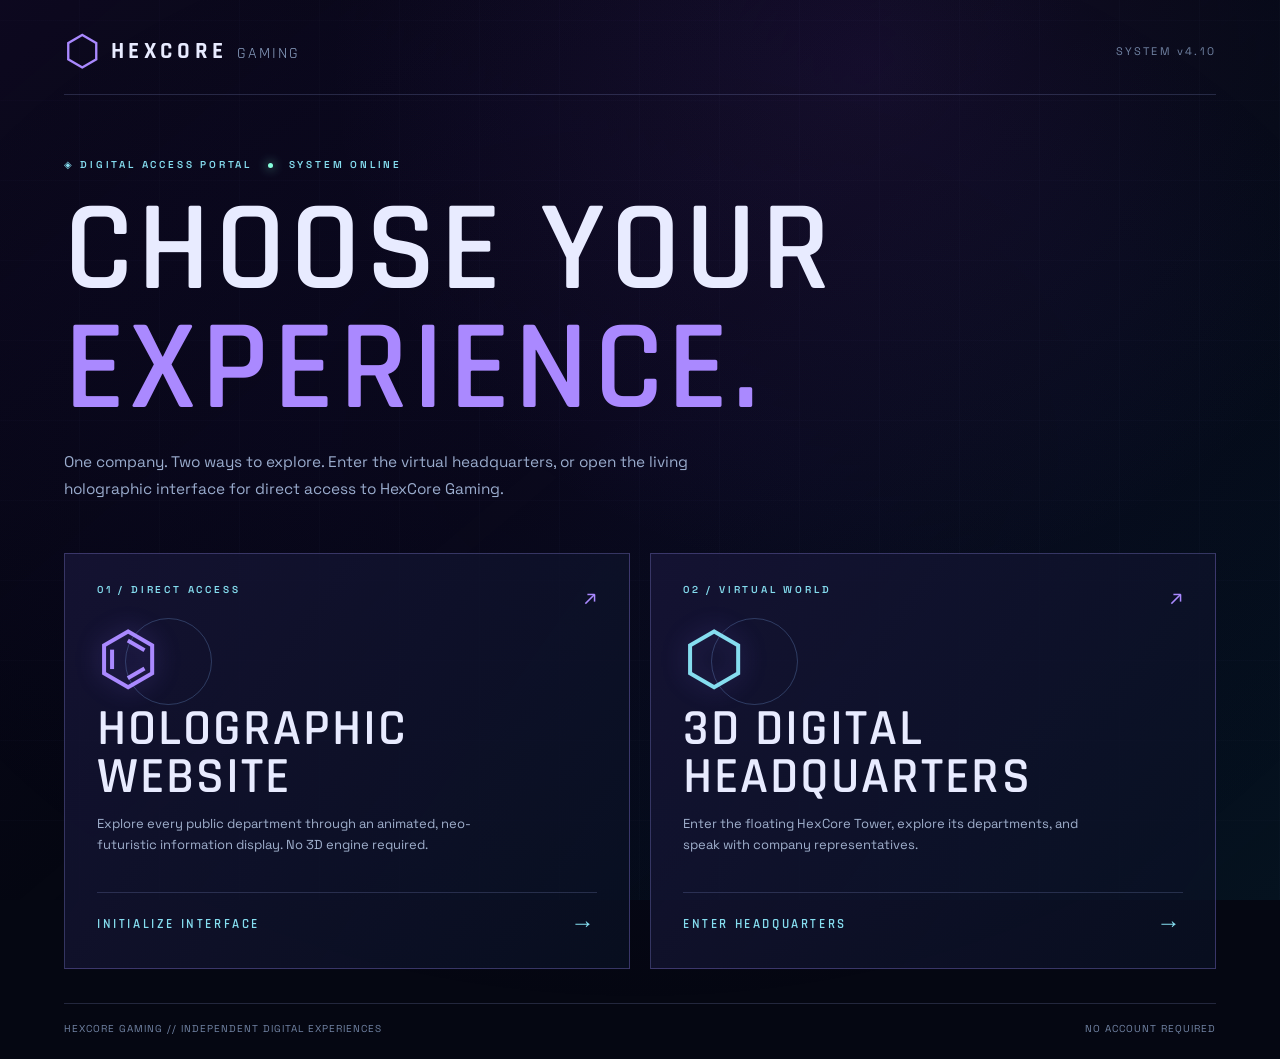
==== index.html @ 44c9d506 "4.10" ====
<!doctype html><html lang="en"><head><meta charset="utf-8"><meta name="viewport" content="width=device-width,initial-scale=1"><meta name="theme-color" content="#080b16"><meta name="description" content="Explore HexCore Gaming through our holographic website or interactive digital headquarters."><title>HexCore Gaming | Choose Your Experience | V4.10</title><link rel="stylesheet" href="./src/portal.css?v=4.10"></head><body class="portal"><div class="mesh"></div><div class="sheen"></div><main class="gate"><div class="header"><span class="symbol">⬡</span><span class="brand">HEXCORE <em>GAMING</em></span><span class="version">SYSTEM v4.10</span></div><div class="intro"><div class="micro">◈ DIGITAL ACCESS PORTAL <span class="pulse"></span> SYSTEM ONLINE</div><h1>CHOOSE YOUR<br><span>EXPERIENCE.</span></h1><p>One company. Two ways to explore. Enter the virtual headquarters, or open the living holographic interface for direct access to HexCore Gaming.</p></div><div class="options"><a class="option holo" href="./holographic.html"><div class="option-top"><span class="number">01 / DIRECT ACCESS</span><span class="glyph">↗</span></div><div class="iconographic">⌬<i class="orb"></i></div><h2>HOLOGRAPHIC<br>WEBSITE</h2><p>Explore every public department through an animated, neo-futuristic information display. No 3D engine required.</p><span class="action">INITIALIZE INTERFACE <b>→</b></span></a><a class="option three" href="./headquarters.html?from=portal"><div class="option-top"><span class="number">02 / VIRTUAL WORLD</span><span class="glyph">↗</span></div><div class="iconographic">⬡<i class="orb"></i></div><h2>3D DIGITAL<br>HEADQUARTERS</h2><p>Enter the floating HexCore Tower, explore its departments, and speak with company representatives.</p><span class="action">ENTER HEADQUARTERS <b>→</b></span></a></div><footer>HEXCORE GAMING // INDEPENDENT DIGITAL EXPERIENCES <span>NO ACCOUNT REQUIRED</span></footer></main></body></html>
---- src/portal.css ----
@import url('https://fonts.googleapis.com/css2?family=Rajdhani:wght@400;500;600;700&family=Space+Grotesk:wght@300;400;500;600;700&display=swap');:root{color-scheme:dark;--vio:#aa89ff;--cyan:#85ddef;--line:rgba(164,178,250,.19);font-family:'Space Grotesk',system-ui,sans-serif}*{box-sizing:border-box}body{margin:0;background:#050712;color:#e8ebff;min-height:100vh;overflow-x:hidden}.mesh{position:fixed;inset:0;pointer-events:none;background:linear-gradient(140deg,rgba(54,20,100,.16),transparent 47%,rgba(6,99,132,.12)),radial-gradient(ellipse at 68% 7%,rgba(116,65,191,.13),transparent 44%),repeating-linear-gradient(0deg,transparent 0 79px,rgba(139,158,236,.035) 80px),repeating-linear-gradient(90deg,transparent 0 79px,rgba(139,158,236,.035) 80px)}.sheen{position:fixed;inset:-30%;background:radial-gradient(ellipse,rgba(83,36,178,.08),transparent 55%);animation:drift 18s infinite alternate ease-in-out;pointer-events:none}.gate{max-width:1320px;margin:auto;padding:30px clamp(22px,5vw,80px) 24px;position:relative;min-height:100vh;display:flex;flex-direction:column}.header{display:flex;align-items:center;gap:10px;border-bottom:1px solid var(--line);padding-bottom:22px}.symbol{font-size:42px;color:var(--vio);line-height:1}.brand{letter-spacing:.20em;font-family:Rajdhani,sans-serif;font-weight:700;font-size:23px}.brand em{color:#8ea4c6;font-weight:400;font-style:normal;font-size:16px;letter-spacing:.12em}.version{margin-left:auto;color:#7183a3;font-size:11px;letter-spacing:.2em}.intro{padding:clamp(45px,7vh,90px) 0 35px}.micro,.number{font-size:10px;letter-spacing:.28em;color:var(--cyan);font-weight:600}.pulse{display:inline-block;width:5px;height:5px;border-radius:50%;background:#86ffdd;margin:0 10px;box-shadow:0 0 11px #86ffdd}h1,h2{font-family:Rajdhani,sans-serif;line-height:.93;font-weight:600;margin:0}h1{font-size:clamp(55px,10vw,130px);letter-spacing:.035em;margin:20px 0}h1 span{color:var(--vio)}.intro p{font-size:clamp(14px,1.2vw,17px);color:#9aaccd;line-height:1.75;max-width:670px}.options{display:grid;grid-template-columns:1fr 1fr;gap:20px;margin-bottom:34px}.option{display:block;position:relative;text-decoration:none;color:inherit;border:1px solid rgba(156,142,249,.3);background:linear-gradient(125deg,rgba(23,21,55,.82),rgba(9,17,35,.76));min-height:365px;padding:29px 32px;overflow:hidden;transition:border-color .3s,transform .3s,box-shadow .3s}.option:before{content:'';position:absolute;inset:0;background:linear-gradient(100deg,transparent 20%,rgba(126,151,243,.09) 50%,transparent 80%);transform:translateX(-130%);transition:transform .7s}.option:hover:before,.option:focus-visible:before{transform:translateX(130%)}.option:hover,.option:focus-visible{transform:translateY(-4px);border-color:var(--cyan);box-shadow:0 15px 75px rgba(84,63,177,.22)}.option-top{display:flex;justify-content:space-between}.glyph{font-size:21px;color:var(--vio)}.iconographic{height:96px;position:relative;font-size:72px;line-height:96px;font-weight:300;color:var(--vio);text-shadow:0 0 25px rgba(134,106,254,.38)}.orb{position:absolute;top:8px;left:28px;width:87px;height:87px;border:1px solid rgba(135,186,254,.25);border-radius:50%;animation:orbit 11s linear infinite}.three .iconographic{color:var(--cyan)}.option h2{font-size:clamp(36px,4vw,53px);letter-spacing:.04em}.option p{max-width:410px;min-height:65px;color:#a0b0cd;line-height:1.6;font-size:13px}.action{display:flex;justify-content:space-between;align-items:center;color:var(--cyan);font:600 13px Rajdhani,sans-serif;letter-spacing:.2em;border-top:1px solid var(--line);padding-top:16px}.action b{font-size:24px}footer{margin-top:auto;border-top:1px solid var(--line);padding-top:18px;display:flex;justify-content:space-between;color:#7183a3;font-size:10px;letter-spacing:.1em}@keyframes orbit{to{transform:rotate(360deg)}}@keyframes drift{to{transform:translate(18%,10%)}}@media(max-width:740px){.options{grid-template-columns:1fr}.option{min-height:315px}.intro{padding:45px 0 20px}.option p{min-height:0}.version{display:none}footer{display:block;line-height:2}}@media(prefers-reduced-motion:reduce){*,*:before,*:after{animation:none!important;transition:none!important}}
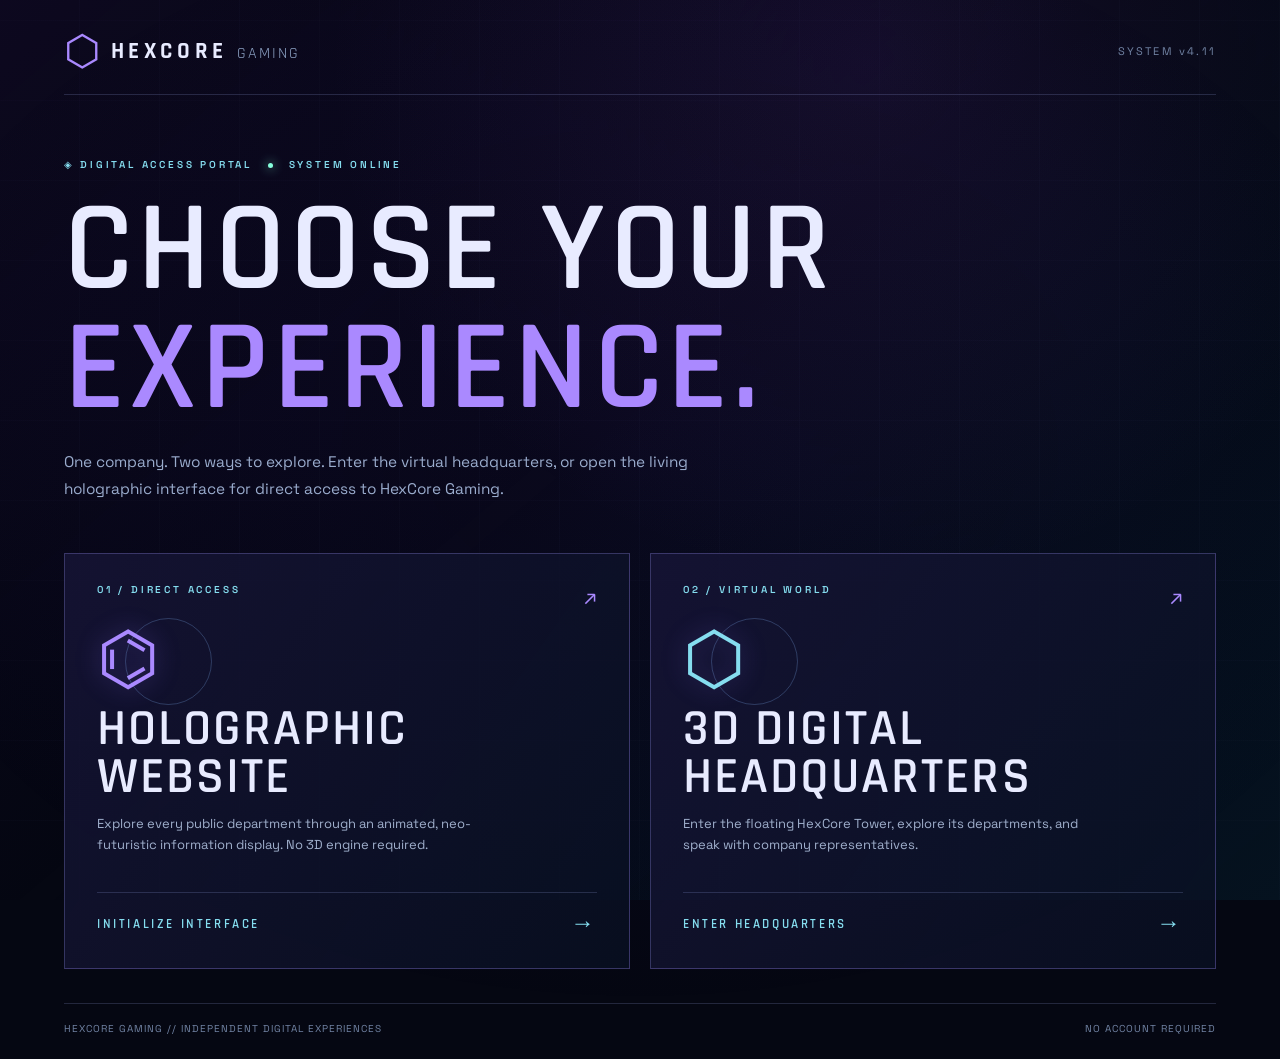
==== commit 4cc84dcb: "4.11" ====
--- a/index.html
+++ b/index.html
@@ -1 +1 @@
-<!doctype html><html lang="en"><head><meta charset="utf-8"><meta name="viewport" content="width=device-width,initial-scale=1"><meta name="theme-color" content="#080b16"><meta name="description" content="Explore HexCore Gaming through our holographic website or interactive digital headquarters."><title>HexCore Gaming | Choose Your Experience | V4.10</title><link rel="stylesheet" href="./src/portal.css?v=4.10"></head><body class="portal"><div class="mesh"></div><div class="sheen"></div><main class="gate"><div class="header"><span class="symbol">⬡</span><span class="brand">HEXCORE <em>GAMING</em></span><span class="version">SYSTEM v4.10</span></div><div class="intro"><div class="micro">◈ DIGITAL ACCESS PORTAL <span class="pulse"></span> SYSTEM ONLINE</div><h1>CHOOSE YOUR<br><span>EXPERIENCE.</span></h1><p>One company. Two ways to explore. Enter the virtual headquarters, or open the living holographic interface for direct access to HexCore Gaming.</p></div><div class="options"><a class="option holo" href="./holographic.html"><div class="option-top"><span class="number">01 / DIRECT ACCESS</span><span class="glyph">↗</span></div><div class="iconographic">⌬<i class="orb"></i></div><h2>HOLOGRAPHIC<br>WEBSITE</h2><p>Explore every public department through an animated, neo-futuristic information display. No 3D engine required.</p><span class="action">INITIALIZE INTERFACE <b>→</b></span></a><a class="option three" href="./headquarters.html?from=portal"><div class="option-top"><span class="number">02 / VIRTUAL WORLD</span><span class="glyph">↗</span></div><div class="iconographic">⬡<i class="orb"></i></div><h2>3D DIGITAL<br>HEADQUARTERS</h2><p>Enter the floating HexCore Tower, explore its departments, and speak with company representatives.</p><span class="action">ENTER HEADQUARTERS <b>→</b></span></a></div><footer>HEXCORE GAMING // INDEPENDENT DIGITAL EXPERIENCES <span>NO ACCOUNT REQUIRED</span></footer></main></body></html>+<!doctype html><html lang="en"><head><meta charset="utf-8"><meta name="viewport" content="width=device-width,initial-scale=1"><meta name="theme-color" content="#080b16"><meta name="description" content="Explore HexCore Gaming through our holographic website or interactive digital headquarters."><title>HexCore Gaming | Choose Your Experience | V4.11</title><link rel="stylesheet" href="./src/portal.css?v=4.11"></head><body class="portal"><div class="mesh"></div><div class="sheen"></div><main class="gate"><div class="header"><span class="symbol">⬡</span><span class="brand">HEXCORE <em>GAMING</em></span><span class="version">SYSTEM v4.11</span></div><div class="intro"><div class="micro">◈ DIGITAL ACCESS PORTAL <span class="pulse"></span> SYSTEM ONLINE</div><h1>CHOOSE YOUR<br><span>EXPERIENCE.</span></h1><p>One company. Two ways to explore. Enter the virtual headquarters, or open the living holographic interface for direct access to HexCore Gaming.</p></div><div class="options"><a class="option holo" href="./holographic.html"><div class="option-top"><span class="number">01 / DIRECT ACCESS</span><span class="glyph">↗</span></div><div class="iconographic">⌬<i class="orb"></i></div><h2>HOLOGRAPHIC<br>WEBSITE</h2><p>Explore every public department through an animated, neo-futuristic information display. No 3D engine required.</p><span class="action">INITIALIZE INTERFACE <b>→</b></span></a><a class="option three" href="./headquarters.html?from=portal"><div class="option-top"><span class="number">02 / VIRTUAL WORLD</span><span class="glyph">↗</span></div><div class="iconographic">⬡<i class="orb"></i></div><h2>3D DIGITAL<br>HEADQUARTERS</h2><p>Enter the floating HexCore Tower, explore its departments, and speak with company representatives.</p><span class="action">ENTER HEADQUARTERS <b>→</b></span></a></div><footer>HEXCORE GAMING // INDEPENDENT DIGITAL EXPERIENCES <span>NO ACCOUNT REQUIRED</span></footer></main></body></html>
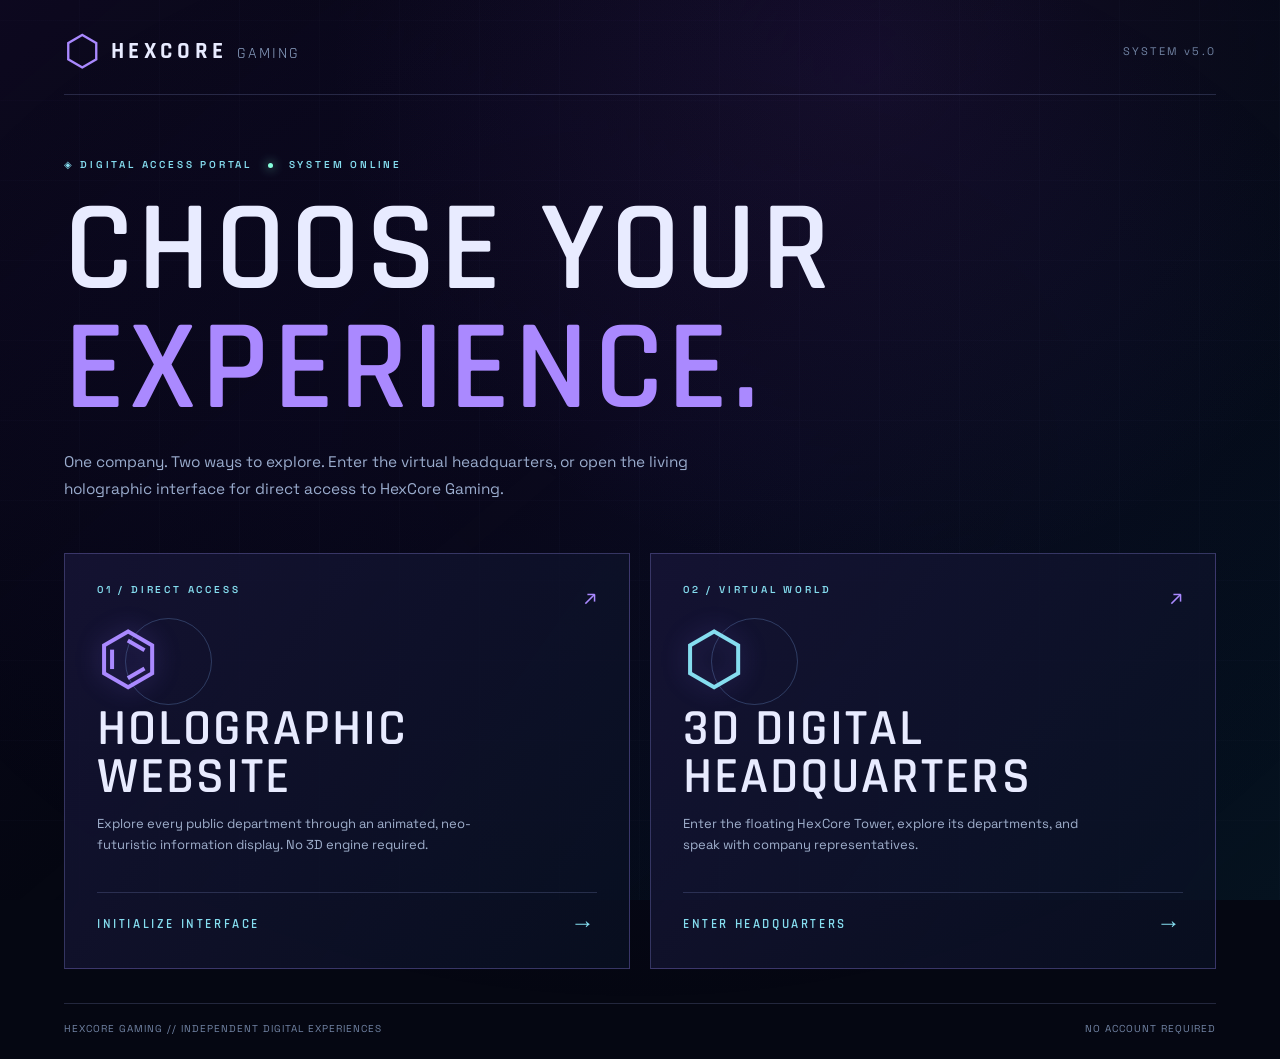
==== commit 915783e1: "5.0" ====
--- a/index.html
+++ b/index.html
@@ -1 +1 @@
-<!doctype html><html lang="en"><head><meta charset="utf-8"><meta name="viewport" content="width=device-width,initial-scale=1"><meta name="theme-color" content="#080b16"><meta name="description" content="Explore HexCore Gaming through our holographic website or interactive digital headquarters."><title>HexCore Gaming | Choose Your Experience | V4.11</title><link rel="stylesheet" href="./src/portal.css?v=4.11"></head><body class="portal"><div class="mesh"></div><div class="sheen"></div><main class="gate"><div class="header"><span class="symbol">⬡</span><span class="brand">HEXCORE <em>GAMING</em></span><span class="version">SYSTEM v4.11</span></div><div class="intro"><div class="micro">◈ DIGITAL ACCESS PORTAL <span class="pulse"></span> SYSTEM ONLINE</div><h1>CHOOSE YOUR<br><span>EXPERIENCE.</span></h1><p>One company. Two ways to explore. Enter the virtual headquarters, or open the living holographic interface for direct access to HexCore Gaming.</p></div><div class="options"><a class="option holo" href="./holographic.html"><div class="option-top"><span class="number">01 / DIRECT ACCESS</span><span class="glyph">↗</span></div><div class="iconographic">⌬<i class="orb"></i></div><h2>HOLOGRAPHIC<br>WEBSITE</h2><p>Explore every public department through an animated, neo-futuristic information display. No 3D engine required.</p><span class="action">INITIALIZE INTERFACE <b>→</b></span></a><a class="option three" href="./headquarters.html?from=portal"><div class="option-top"><span class="number">02 / VIRTUAL WORLD</span><span class="glyph">↗</span></div><div class="iconographic">⬡<i class="orb"></i></div><h2>3D DIGITAL<br>HEADQUARTERS</h2><p>Enter the floating HexCore Tower, explore its departments, and speak with company representatives.</p><span class="action">ENTER HEADQUARTERS <b>→</b></span></a></div><footer>HEXCORE GAMING // INDEPENDENT DIGITAL EXPERIENCES <span>NO ACCOUNT REQUIRED</span></footer></main></body></html>+<!doctype html><html lang="en"><head><meta charset="utf-8"><meta name="viewport" content="width=device-width,initial-scale=1"><meta name="theme-color" content="#080b16"><meta name="description" content="Explore HexCore Gaming through our holographic website or interactive digital headquarters."><title>HexCore Gaming | Choose Your Experience | V5.0</title><link rel="stylesheet" href="./src/portal.css?v=5.0"></head><body class="portal"><div class="mesh"></div><div class="sheen"></div><main class="gate"><div class="header"><span class="symbol">⬡</span><span class="brand">HEXCORE <em>GAMING</em></span><span class="version">SYSTEM v5.0</span></div><div class="intro"><div class="micro">◈ DIGITAL ACCESS PORTAL <span class="pulse"></span> SYSTEM ONLINE</div><h1>CHOOSE YOUR<br><span>EXPERIENCE.</span></h1><p>One company. Two ways to explore. Enter the virtual headquarters, or open the living holographic interface for direct access to HexCore Gaming.</p></div><div class="options"><a class="option holo" href="./holographic.html"><div class="option-top"><span class="number">01 / DIRECT ACCESS</span><span class="glyph">↗</span></div><div class="iconographic">⌬<i class="orb"></i></div><h2>HOLOGRAPHIC<br>WEBSITE</h2><p>Explore every public department through an animated, neo-futuristic information display. No 3D engine required.</p><span class="action">INITIALIZE INTERFACE <b>→</b></span></a><a class="option three" href="./headquarters.html?from=portal"><div class="option-top"><span class="number">02 / VIRTUAL WORLD</span><span class="glyph">↗</span></div><div class="iconographic">⬡<i class="orb"></i></div><h2>3D DIGITAL<br>HEADQUARTERS</h2><p>Enter the floating HexCore Tower, explore its departments, and speak with company representatives.</p><span class="action">ENTER HEADQUARTERS <b>→</b></span></a></div><footer>HEXCORE GAMING // INDEPENDENT DIGITAL EXPERIENCES <span>NO ACCOUNT REQUIRED</span></footer></main></body></html>
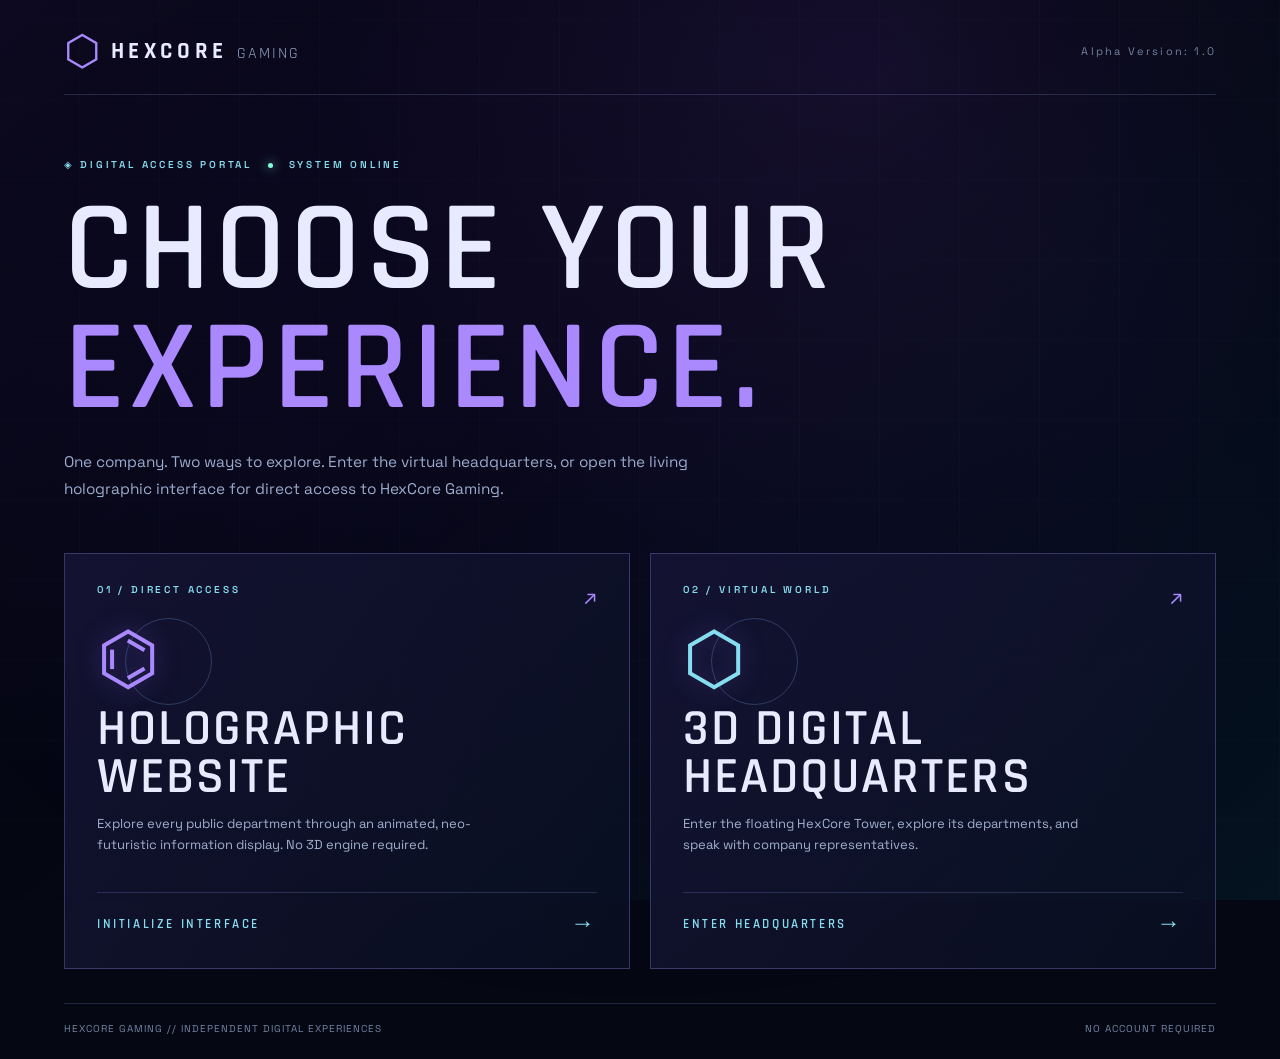
==== commit 658cc68f: "alpha update 1.0" ====
--- a/index.html
+++ b/index.html
@@ -1 +1 @@
-<!doctype html><html lang="en"><head><meta charset="utf-8"><meta name="viewport" content="width=device-width,initial-scale=1"><meta name="theme-color" content="#080b16"><meta name="description" content="Explore HexCore Gaming through our holographic website or interactive digital headquarters."><title>HexCore Gaming | Choose Your Experience | V5.0</title><link rel="stylesheet" href="./src/portal.css?v=5.0"></head><body class="portal"><div class="mesh"></div><div class="sheen"></div><main class="gate"><div class="header"><span class="symbol">⬡</span><span class="brand">HEXCORE <em>GAMING</em></span><span class="version">SYSTEM v5.0</span></div><div class="intro"><div class="micro">◈ DIGITAL ACCESS PORTAL <span class="pulse"></span> SYSTEM ONLINE</div><h1>CHOOSE YOUR<br><span>EXPERIENCE.</span></h1><p>One company. Two ways to explore. Enter the virtual headquarters, or open the living holographic interface for direct access to HexCore Gaming.</p></div><div class="options"><a class="option holo" href="./holographic.html"><div class="option-top"><span class="number">01 / DIRECT ACCESS</span><span class="glyph">↗</span></div><div class="iconographic">⌬<i class="orb"></i></div><h2>HOLOGRAPHIC<br>WEBSITE</h2><p>Explore every public department through an animated, neo-futuristic information display. No 3D engine required.</p><span class="action">INITIALIZE INTERFACE <b>→</b></span></a><a class="option three" href="./headquarters.html?from=portal"><div class="option-top"><span class="number">02 / VIRTUAL WORLD</span><span class="glyph">↗</span></div><div class="iconographic">⬡<i class="orb"></i></div><h2>3D DIGITAL<br>HEADQUARTERS</h2><p>Enter the floating HexCore Tower, explore its departments, and speak with company representatives.</p><span class="action">ENTER HEADQUARTERS <b>→</b></span></a></div><footer>HEXCORE GAMING // INDEPENDENT DIGITAL EXPERIENCES <span>NO ACCOUNT REQUIRED</span></footer></main></body></html>+<!doctype html><html lang="en"><head><meta charset="utf-8"><meta name="viewport" content="width=device-width,initial-scale=1"><meta name="theme-color" content="#080b16"><meta name="description" content="Explore HexCore Gaming through our holographic website or interactive digital headquarters."><title>HexCore Gaming | Choose Your Experience | Alpha Version: 1.0</title><link rel="stylesheet" href="./src/portal.css?v=6.0"></head><body class="portal"><div class="mesh"></div><div class="sheen"></div><main class="gate"><div class="header"><span class="symbol">⬡</span><span class="brand">HEXCORE <em>GAMING</em></span><span class="version">Alpha Version: 1.0</span></div><div class="intro"><div class="micro">◈ DIGITAL ACCESS PORTAL <span class="pulse"></span> SYSTEM ONLINE</div><h1>CHOOSE YOUR<br><span>EXPERIENCE.</span></h1><p>One company. Two ways to explore. Enter the virtual headquarters, or open the living holographic interface for direct access to HexCore Gaming.</p></div><div class="options"><a class="option holo" href="./holographic.html"><div class="option-top"><span class="number">01 / DIRECT ACCESS</span><span class="glyph">↗</span></div><div class="iconographic">⌬<i class="orb"></i></div><h2>HOLOGRAPHIC<br>WEBSITE</h2><p>Explore every public department through an animated, neo-futuristic information display. No 3D engine required.</p><span class="action">INITIALIZE INTERFACE <b>→</b></span></a><a class="option three" href="./headquarters.html?from=portal"><div class="option-top"><span class="number">02 / VIRTUAL WORLD</span><span class="glyph">↗</span></div><div class="iconographic">⬡<i class="orb"></i></div><h2>3D DIGITAL<br>HEADQUARTERS</h2><p>Enter the floating HexCore Tower, explore its departments, and speak with company representatives.</p><span class="action">ENTER HEADQUARTERS <b>→</b></span></a></div><footer>HEXCORE GAMING // INDEPENDENT DIGITAL EXPERIENCES <span>NO ACCOUNT REQUIRED</span></footer></main></body></html>
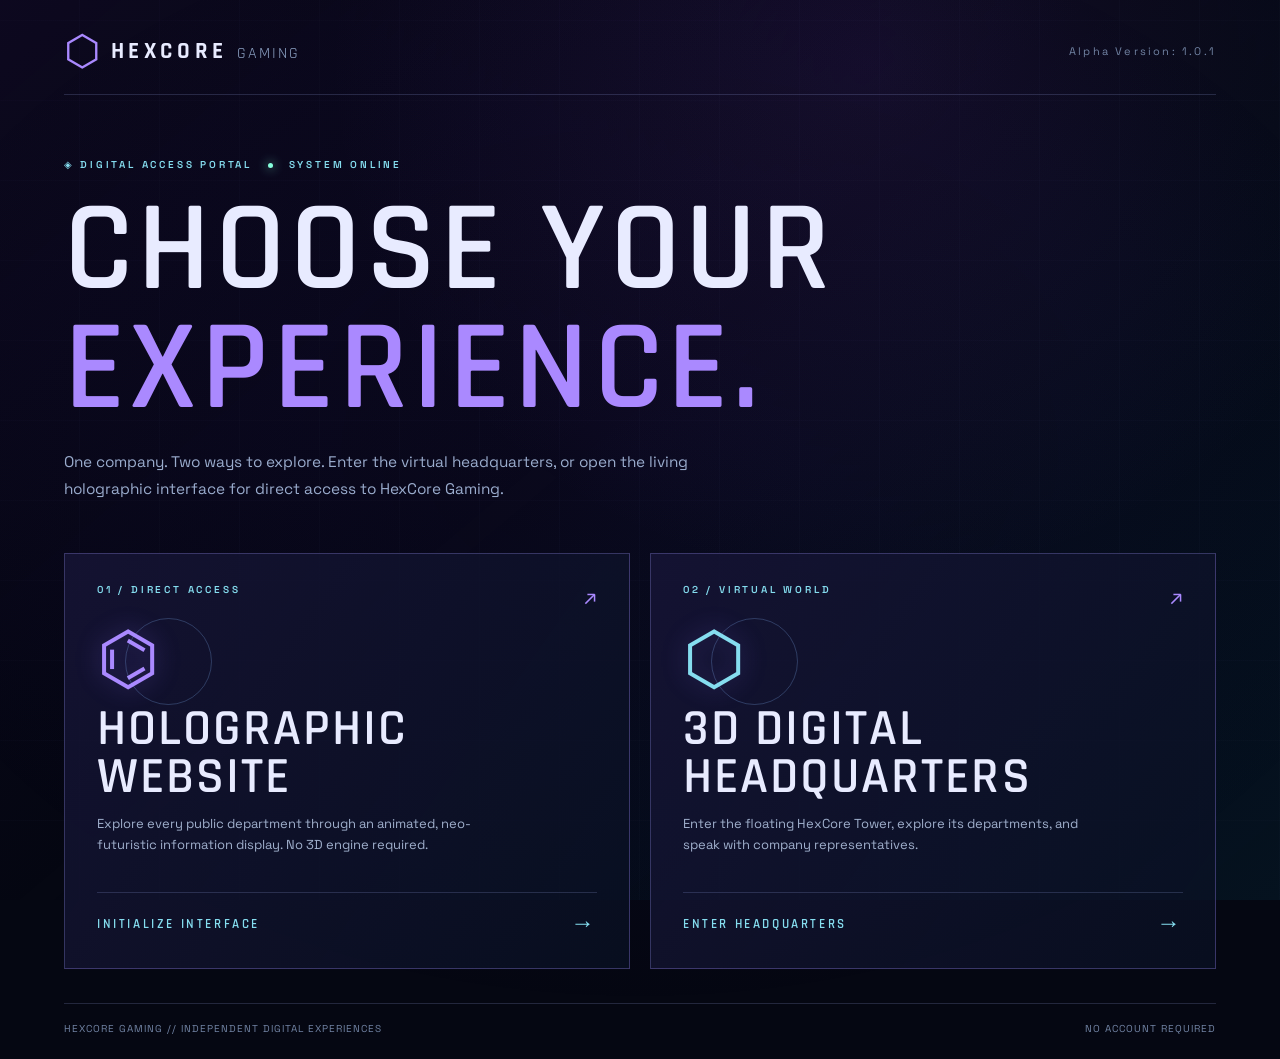
==== commit c810a979: "update" ====
--- a/index.html
+++ b/index.html
@@ -1 +1 @@
-<!doctype html><html lang="en"><head><meta charset="utf-8"><meta name="viewport" content="width=device-width,initial-scale=1"><meta name="theme-color" content="#080b16"><meta name="description" content="Explore HexCore Gaming through our holographic website or interactive digital headquarters."><title>HexCore Gaming | Choose Your Experience | Alpha Version: 1.0</title><link rel="stylesheet" href="./src/portal.css?v=6.0"></head><body class="portal"><div class="mesh"></div><div class="sheen"></div><main class="gate"><div class="header"><span class="symbol">⬡</span><span class="brand">HEXCORE <em>GAMING</em></span><span class="version">Alpha Version: 1.0</span></div><div class="intro"><div class="micro">◈ DIGITAL ACCESS PORTAL <span class="pulse"></span> SYSTEM ONLINE</div><h1>CHOOSE YOUR<br><span>EXPERIENCE.</span></h1><p>One company. Two ways to explore. Enter the virtual headquarters, or open the living holographic interface for direct access to HexCore Gaming.</p></div><div class="options"><a class="option holo" href="./holographic.html"><div class="option-top"><span class="number">01 / DIRECT ACCESS</span><span class="glyph">↗</span></div><div class="iconographic">⌬<i class="orb"></i></div><h2>HOLOGRAPHIC<br>WEBSITE</h2><p>Explore every public department through an animated, neo-futuristic information display. No 3D engine required.</p><span class="action">INITIALIZE INTERFACE <b>→</b></span></a><a class="option three" href="./headquarters.html?from=portal"><div class="option-top"><span class="number">02 / VIRTUAL WORLD</span><span class="glyph">↗</span></div><div class="iconographic">⬡<i class="orb"></i></div><h2>3D DIGITAL<br>HEADQUARTERS</h2><p>Enter the floating HexCore Tower, explore its departments, and speak with company representatives.</p><span class="action">ENTER HEADQUARTERS <b>→</b></span></a></div><footer>HEXCORE GAMING // INDEPENDENT DIGITAL EXPERIENCES <span>NO ACCOUNT REQUIRED</span></footer></main></body></html>+<!doctype html><html lang="en"><head><meta charset="utf-8"><meta name="viewport" content="width=device-width,initial-scale=1"><meta name="theme-color" content="#080b16"><meta name="description" content="Explore HexCore Gaming through our holographic website or interactive digital headquarters."><title>HexCore Gaming | Choose Your Experience | Alpha Version: 1.0.1</title><link rel="stylesheet" href="./src/portal.css?v=6.0"></head><body class="portal"><div class="mesh"></div><div class="sheen"></div><main class="gate"><div class="header"><span class="symbol">⬡</span><span class="brand">HEXCORE <em>GAMING</em></span><span class="version">Alpha Version: 1.0.1</span></div><div class="intro"><div class="micro">◈ DIGITAL ACCESS PORTAL <span class="pulse"></span> SYSTEM ONLINE</div><h1>CHOOSE YOUR<br><span>EXPERIENCE.</span></h1><p>One company. Two ways to explore. Enter the virtual headquarters, or open the living holographic interface for direct access to HexCore Gaming.</p></div><div class="options"><a class="option holo" href="./holographic.html"><div class="option-top"><span class="number">01 / DIRECT ACCESS</span><span class="glyph">↗</span></div><div class="iconographic">⌬<i class="orb"></i></div><h2>HOLOGRAPHIC<br>WEBSITE</h2><p>Explore every public department through an animated, neo-futuristic information display. No 3D engine required.</p><span class="action">INITIALIZE INTERFACE <b>→</b></span></a><a class="option three" href="./headquarters.html?from=portal"><div class="option-top"><span class="number">02 / VIRTUAL WORLD</span><span class="glyph">↗</span></div><div class="iconographic">⬡<i class="orb"></i></div><h2>3D DIGITAL<br>HEADQUARTERS</h2><p>Enter the floating HexCore Tower, explore its departments, and speak with company representatives.</p><span class="action">ENTER HEADQUARTERS <b>→</b></span></a></div><footer>HEXCORE GAMING // INDEPENDENT DIGITAL EXPERIENCES <span>NO ACCOUNT REQUIRED</span></footer></main></body></html>
